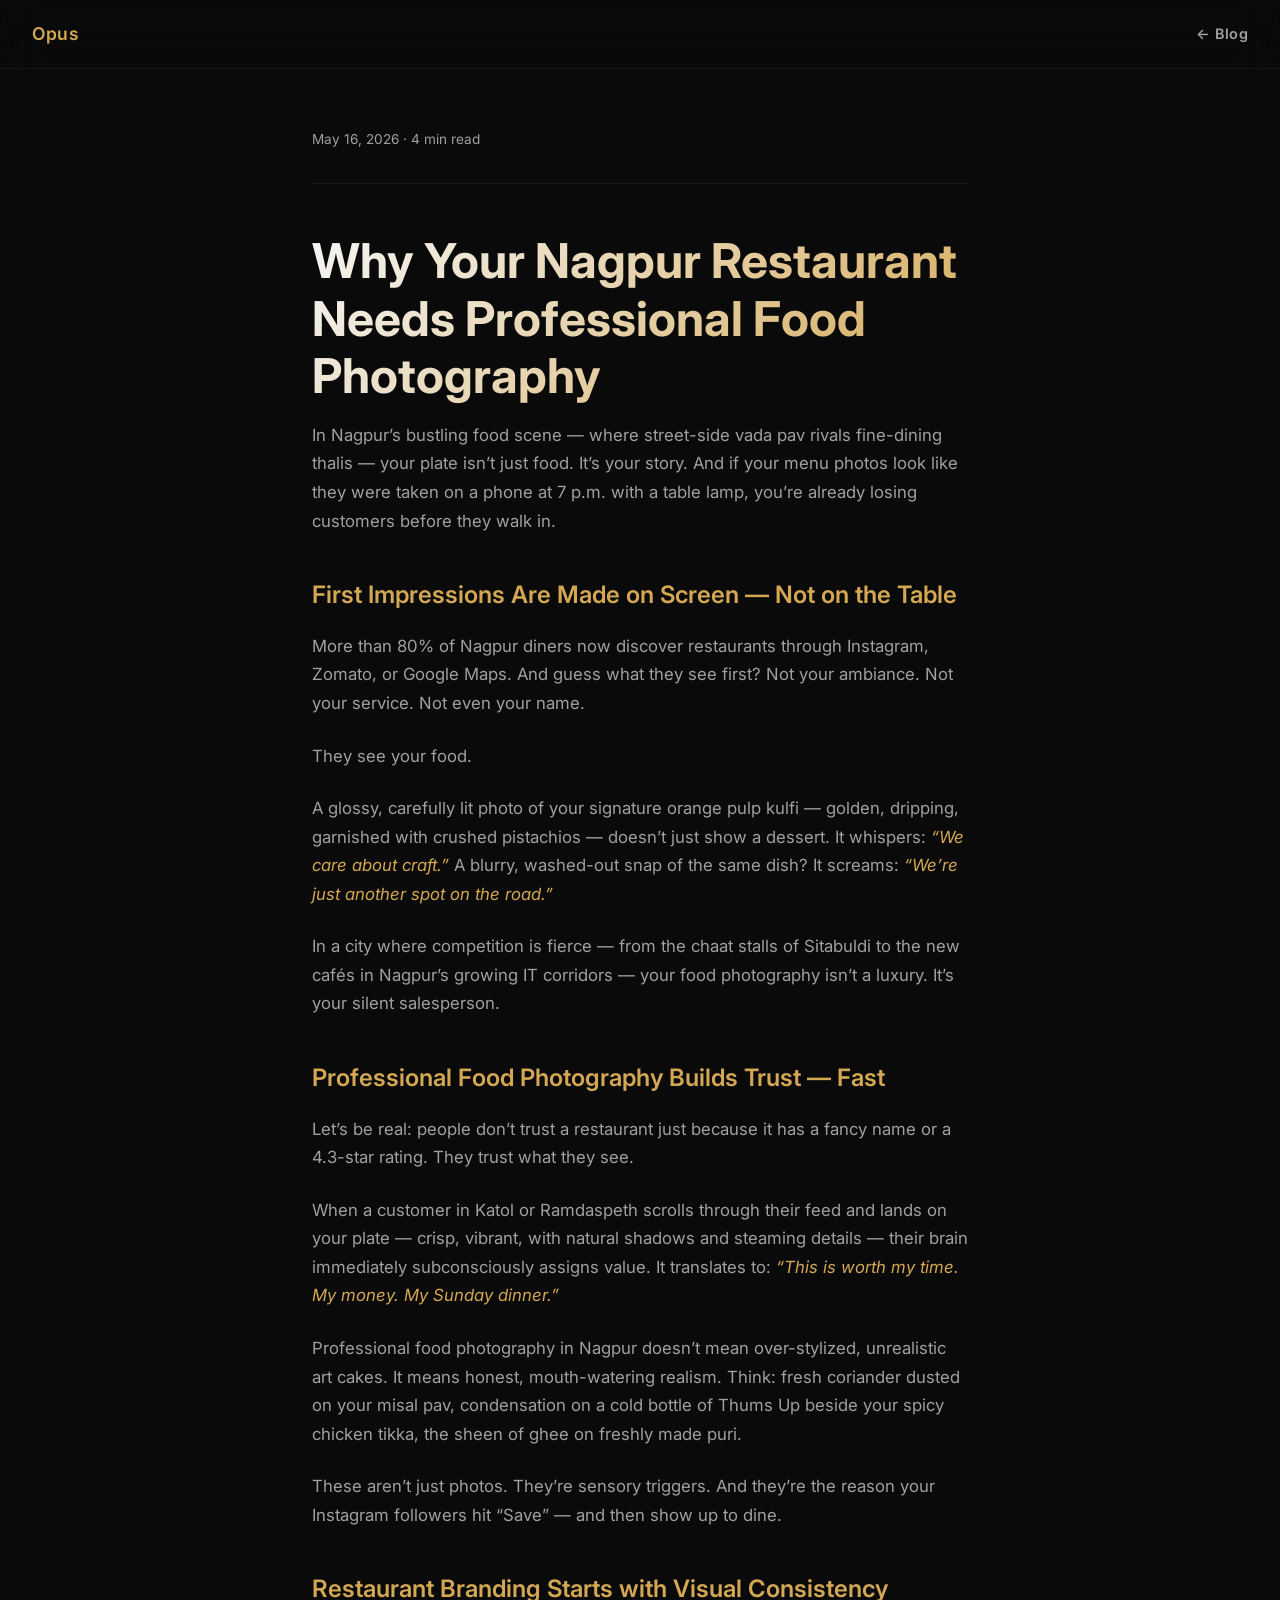
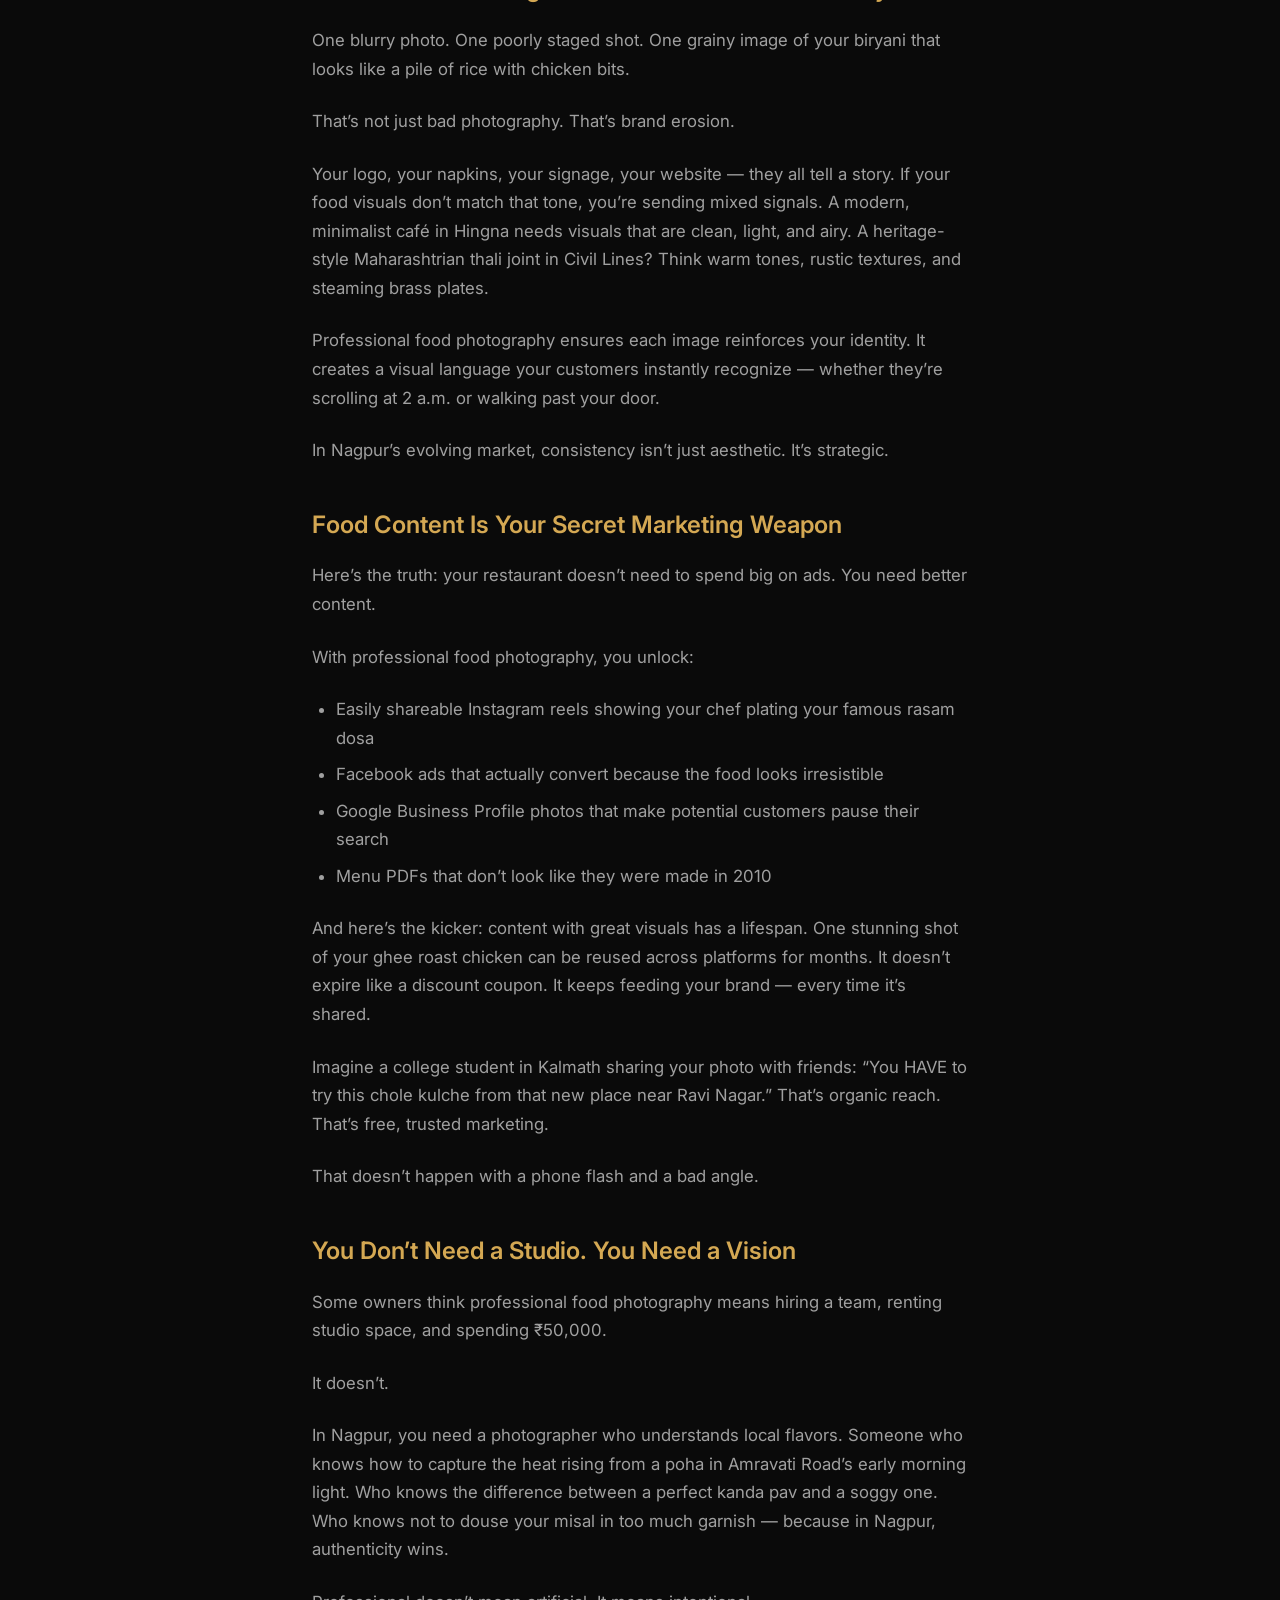
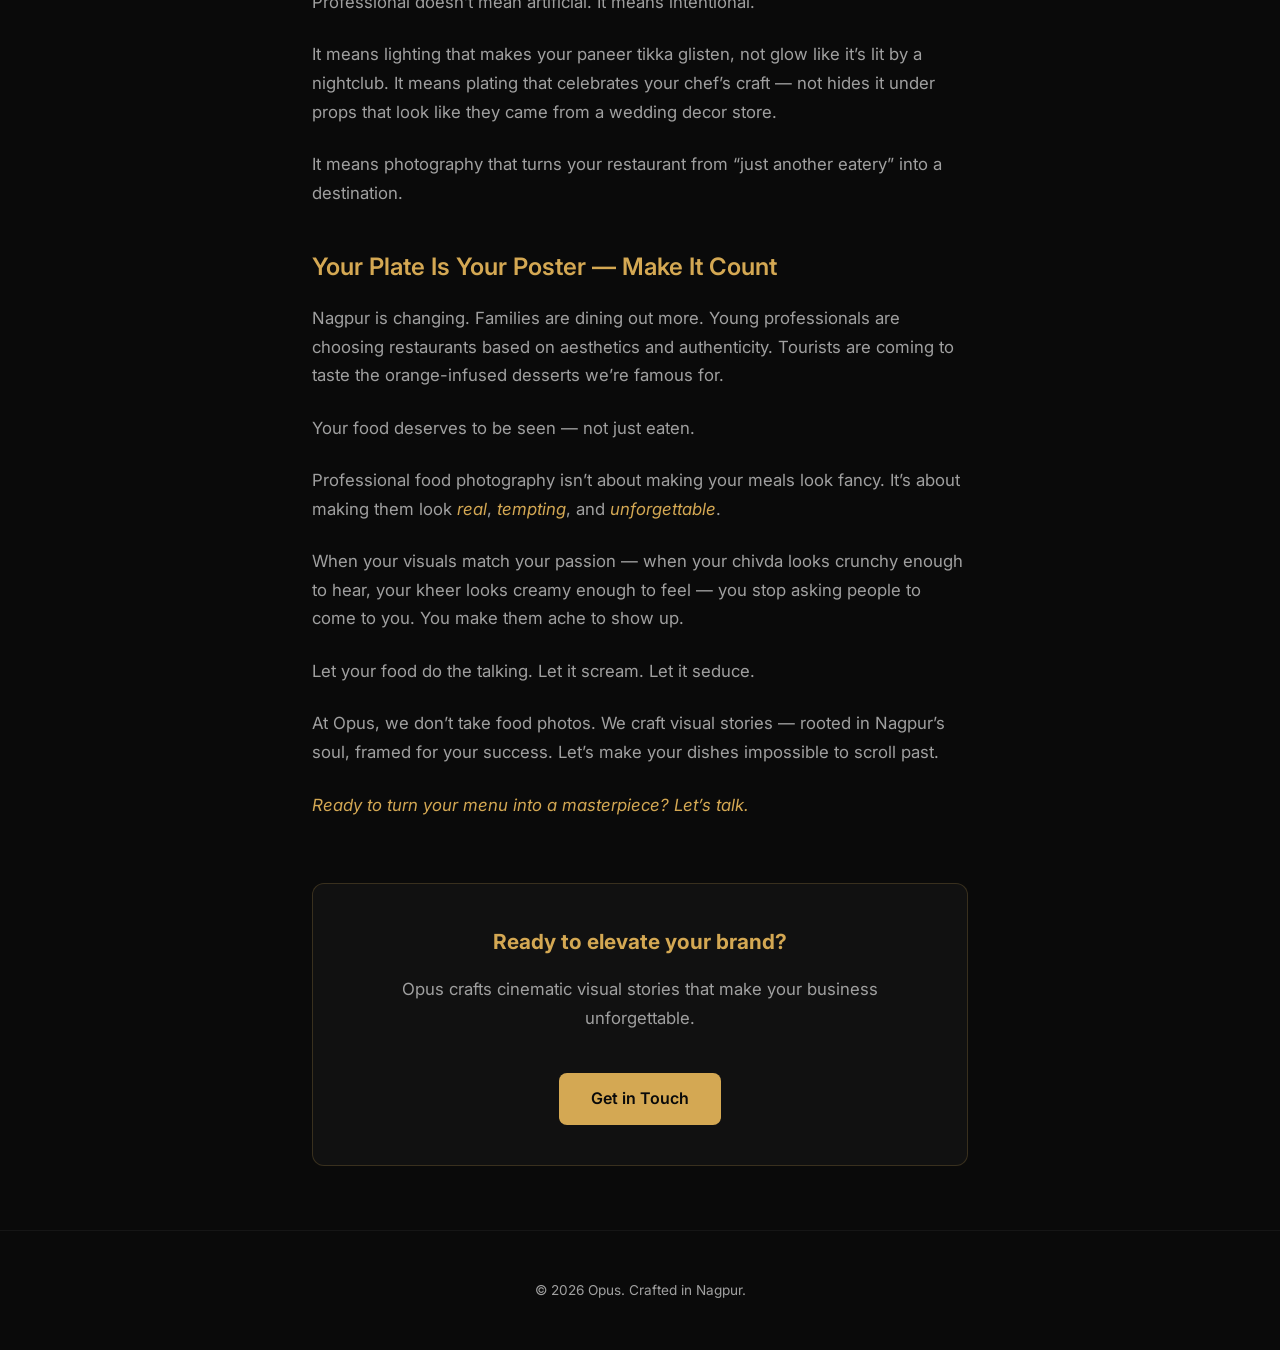
==== blog/why-your-nagpur-restaurant-needs-professional-food-photography.html @ 6f87769d "[autopilot] blog: Why Your Nagpur Restaurant Needs Professional Food Photography" ====
<!DOCTYPE html>
<html lang="en">
<head>
    <meta charset="UTF-8">
    <meta name="viewport" content="width=device-width, initial-scale=1.0">
    <title>Why Your Nagpur Restaurant Needs Professional Food Photography | Opus</title>
    <meta name="description" content="Why Your Nagpur Restaurant Needs Professional Food Photography

In Nagpur’s bustling food scene — where street-side vada pav rivals fine-dining thalis — your pl...">
    <meta name="keywords" content="food photography nagpur, restaurant branding, food content">
    <meta property="og:title" content="Why Your Nagpur Restaurant Needs Professional Food Photography | Opus">
    <meta property="og:description" content="Why Your Nagpur Restaurant Needs Professional Food Photography

In Nagpur’s bustling food scene — where street-side vada pav rivals fine-dining thalis — your pl...">
    <meta property="og:url" content="https://withopus.in/blog/why-your-nagpur-restaurant-needs-professional-food-photography.html">
    <meta property="og:type" content="article">
    <meta property="og:image" content="https://withopus.in/og-image.png">
    <link rel="icon" href="/favicon.svg" type="image/svg+xml">
    <link rel="preconnect" href="https://fonts.googleapis.com">
    <link rel="preconnect" href="https://fonts.gstatic.com" crossorigin>
    <link href="https://fonts.googleapis.com/css2?family=Inter:wght@300;400;500;600;700&display=swap" rel="stylesheet">
    <style>
        :root {
            --bg-primary: #0a0a0a;
            --bg-secondary: #111111;
            --bg-tertiary: #1a1a1a;
            --text-primary: #f5f5f5;
            --text-secondary: #a0a0a0;
            --accent: #d4a853;
            --accent-glow: rgba(212, 168, 83, 0.15);
        }

        * { margin: 0; padding: 0; box-sizing: border-box; }

        body {
            font-family: 'Inter', -apple-system, sans-serif;
            background: var(--bg-primary);
            color: var(--text-primary);
            line-height: 1.7;
            -webkit-font-smoothing: antialiased;
        }

        .blog-nav {
            position: fixed; top: 0; left: 0; right: 0;
            padding: 1.2rem 2rem;
            background: rgba(10, 10, 10, 0.9);
            backdrop-filter: blur(20px);
            border-bottom: 1px solid rgba(255, 255, 255, 0.05);
            z-index: 100;
            display: flex; justify-content: space-between; align-items: center;
        }

        .blog-nav a {
            color: var(--accent);
            text-decoration: none;
            font-weight: 600;
            font-size: 1.1rem;
            letter-spacing: 0.5px;
        }

        .blog-nav .back {
            color: var(--text-secondary);
            font-size: 0.9rem;
            transition: color 0.3s;
        }

        .blog-nav .back:hover { color: var(--accent); }

        article {
            max-width: 720px;
            margin: 0 auto;
            padding: 8rem 2rem 4rem;
        }

        article h1 {
            font-size: clamp(2rem, 5vw, 3rem);
            font-weight: 700;
            line-height: 1.2;
            margin-bottom: 1rem;
            background: linear-gradient(135deg, var(--text-primary) 0%, var(--accent) 100%);
            -webkit-background-clip: text;
            -webkit-text-fill-color: transparent;
        }

        .meta {
            color: var(--text-secondary);
            font-size: 0.85rem;
            margin-bottom: 3rem;
            padding-bottom: 2rem;
            border-bottom: 1px solid rgba(255, 255, 255, 0.06);
        }

        article h2 {
            font-size: 1.5rem;
            font-weight: 600;
            margin: 2.5rem 0 1rem;
            color: var(--accent);
        }

        article p {
            margin-bottom: 1.5rem;
            color: var(--text-secondary);
            font-size: 1.05rem;
        }

        article ul, article ol {
            margin: 1rem 0 1.5rem 1.5rem;
            color: var(--text-secondary);
        }

        article li {
            margin-bottom: 0.5rem;
            font-size: 1.05rem;
        }

        article strong { color: var(--text-primary); }
        article em { color: var(--accent); font-style: italic; }

        article a {
            color: var(--accent);
            text-decoration: underline;
            text-underline-offset: 3px;
        }

        .cta-section {
            margin-top: 4rem;
            padding: 2.5rem;
            background: var(--bg-secondary);
            border: 1px solid rgba(212, 168, 83, 0.2);
            border-radius: 12px;
            text-align: center;
        }

        .cta-section h3 {
            color: var(--accent);
            font-size: 1.3rem;
            margin-bottom: 1rem;
        }

        .cta-section a {
            display: inline-block;
            margin-top: 1rem;
            padding: 0.8rem 2rem;
            background: var(--accent);
            color: var(--bg-primary);
            text-decoration: none;
            font-weight: 600;
            border-radius: 8px;
            transition: transform 0.3s, box-shadow 0.3s;
        }

        .cta-section a:hover {
            transform: translateY(-2px);
            box-shadow: 0 8px 30px var(--accent-glow);
        }

        footer {
            text-align: center;
            padding: 3rem 2rem;
            color: var(--text-secondary);
            font-size: 0.85rem;
            border-top: 1px solid rgba(255, 255, 255, 0.05);
        }

        @media (max-width: 600px) {
            article { padding: 6rem 1.2rem 3rem; }
        }
    </style>
</head>
<body>
    <nav class="blog-nav">
        <a href="/">Opus</a>
        <a href="/blog/" class="back">← Blog</a>
    </nav>

    <article>
        <div class="meta">
            <time datetime="2026-05-16">May 16, 2026</time> · 4 min read
        </div>

        <h1>Why Your Nagpur Restaurant Needs Professional Food Photography</h1>

<p>In Nagpur’s bustling food scene — where street-side vada pav rivals fine-dining thalis — your plate isn’t just food. It’s your story. And if your menu photos look like they were taken on a phone at 7 p.m. with a table lamp, you’re already losing customers before they walk in.</p>

<h2>First Impressions Are Made on Screen — Not on the Table</h2>

<p>More than 80% of Nagpur diners now discover restaurants through Instagram, Zomato, or Google Maps. And guess what they see first? Not your ambiance. Not your service. Not even your name.</p>

<p>They see your food.</p>

<p>A glossy, carefully lit photo of your signature orange pulp kulfi — golden, dripping, garnished with crushed pistachios — doesn’t just show a dessert. It whispers: <em>“We care about craft.”</em> A blurry, washed-out snap of the same dish? It screams: <em>“We’re just another spot on the road.”</em></p>

<p>In a city where competition is fierce — from the chaat stalls of Sitabuldi to the new cafés in Nagpur’s growing IT corridors — your food photography isn’t a luxury. It’s your silent salesperson.</p>

<h2>Professional Food Photography Builds Trust — Fast</h2>

<p>Let’s be real: people don’t trust a restaurant just because it has a fancy name or a 4.3-star rating. They trust what they see.</p>

<p>When a customer in Katol or Ramdaspeth scrolls through their feed and lands on your plate — crisp, vibrant, with natural shadows and steaming details — their brain immediately subconsciously assigns value. It translates to: <em>“This is worth my time. My money. My Sunday dinner.”</em></p>

<p>Professional food photography in Nagpur doesn’t mean over-stylized, unrealistic art cakes. It means honest, mouth-watering realism. Think: fresh coriander dusted on your misal pav, condensation on a cold bottle of Thums Up beside your spicy chicken tikka, the sheen of ghee on freshly made puri.</p>

<p>These aren’t just photos. They’re sensory triggers. And they’re the reason your Instagram followers hit “Save” — and then show up to dine.</p>

<h2>Restaurant Branding Starts with Visual Consistency</h2>

<p>One blurry photo. One poorly staged shot. One grainy image of your biryani that looks like a pile of rice with chicken bits.</p>

<p>That’s not just bad photography. That’s brand erosion.</p>

<p>Your logo, your napkins, your signage, your website — they all tell a story. If your food visuals don’t match that tone, you’re sending mixed signals. A modern, minimalist café in Hingna needs visuals that are clean, light, and airy. A heritage-style Maharashtrian thali joint in Civil Lines? Think warm tones, rustic textures, and steaming brass plates.</p>

<p>Professional food photography ensures each image reinforces your identity. It creates a visual language your customers instantly recognize — whether they’re scrolling at 2 a.m. or walking past your door.</p>

<p>In Nagpur’s evolving market, consistency isn’t just aesthetic. It’s strategic.</p>

<h2>Food Content Is Your Secret Marketing Weapon</h2>

<p>Here’s the truth: your restaurant doesn’t need to spend big on ads. You need better content.</p>

<p>With professional food photography, you unlock:</p>

<ul>
  <li>Easily shareable Instagram reels showing your chef plating your famous rasam dosa</li>
  <li>Facebook ads that actually convert because the food looks irresistible</li>
  <li>Google Business Profile photos that make potential customers pause their search</li>
  <li>Menu PDFs that don’t look like they were made in 2010</li>
</ul>

<p>And here’s the kicker: content with great visuals has a lifespan. One stunning shot of your ghee roast chicken can be reused across platforms for months. It doesn’t expire like a discount coupon. It keeps feeding your brand — every time it’s shared.</p>

<p>Imagine a college student in Kalmath sharing your photo with friends: “You HAVE to try this chole kulche from that new place near Ravi Nagar.” That’s organic reach. That’s free, trusted marketing.</p>

<p>That doesn’t happen with a phone flash and a bad angle.</p>

<h2>You Don’t Need a Studio. You Need a Vision</h2>

<p>Some owners think professional food photography means hiring a team, renting studio space, and spending ₹50,000.</p>

<p>It doesn’t.</p>

<p>In Nagpur, you need a photographer who understands local flavors. Someone who knows how to capture the heat rising from a poha in Amravati Road’s early morning light. Who knows the difference between a perfect kanda pav and a soggy one. Who knows not to douse your misal in too much garnish — because in Nagpur, authenticity wins.</p>

<p>Professional doesn’t mean artificial. It means intentional.</p>

<p>It means lighting that makes your paneer tikka glisten, not glow like it’s lit by a nightclub. It means plating that celebrates your chef’s craft — not hides it under props that look like they came from a wedding decor store.</p>

<p>It means photography that turns your restaurant from “just another eatery” into a destination.</p>

<h2>Your Plate Is Your Poster — Make It Count</h2>

<p>Nagpur is changing. Families are dining out more. Young professionals are choosing restaurants based on aesthetics and authenticity. Tourists are coming to taste the orange-infused desserts we’re famous for.</p>

<p>Your food deserves to be seen — not just eaten.</p>

<p>Professional food photography isn’t about making your meals look fancy. It’s about making them look <em>real</em>, <em>tempting</em>, and <em>unforgettable</em>.</p>

<p>When your visuals match your passion — when your chivda looks crunchy enough to hear, your kheer looks creamy enough to feel — you stop asking people to come to you. You make them ache to show up.</p>

<p>Let your food do the talking. Let it scream. Let it seduce.</p>

<p>At Opus, we don’t take food photos. We craft visual stories — rooted in Nagpur’s soul, framed for your success. Let’s make your dishes impossible to scroll past.</p>

<p><em>Ready to turn your menu into a masterpiece? Let’s talk.</em></p>

        <div class="cta-section">
            <h3>Ready to elevate your brand?</h3>
            <p>Opus crafts cinematic visual stories that make your business unforgettable.</p>
            <a href="/#contact">Get in Touch</a>
        </div>
    </article>

    <footer>
        &copy; 2026 Opus. Crafted in Nagpur.
    </footer>
</body>
</html>
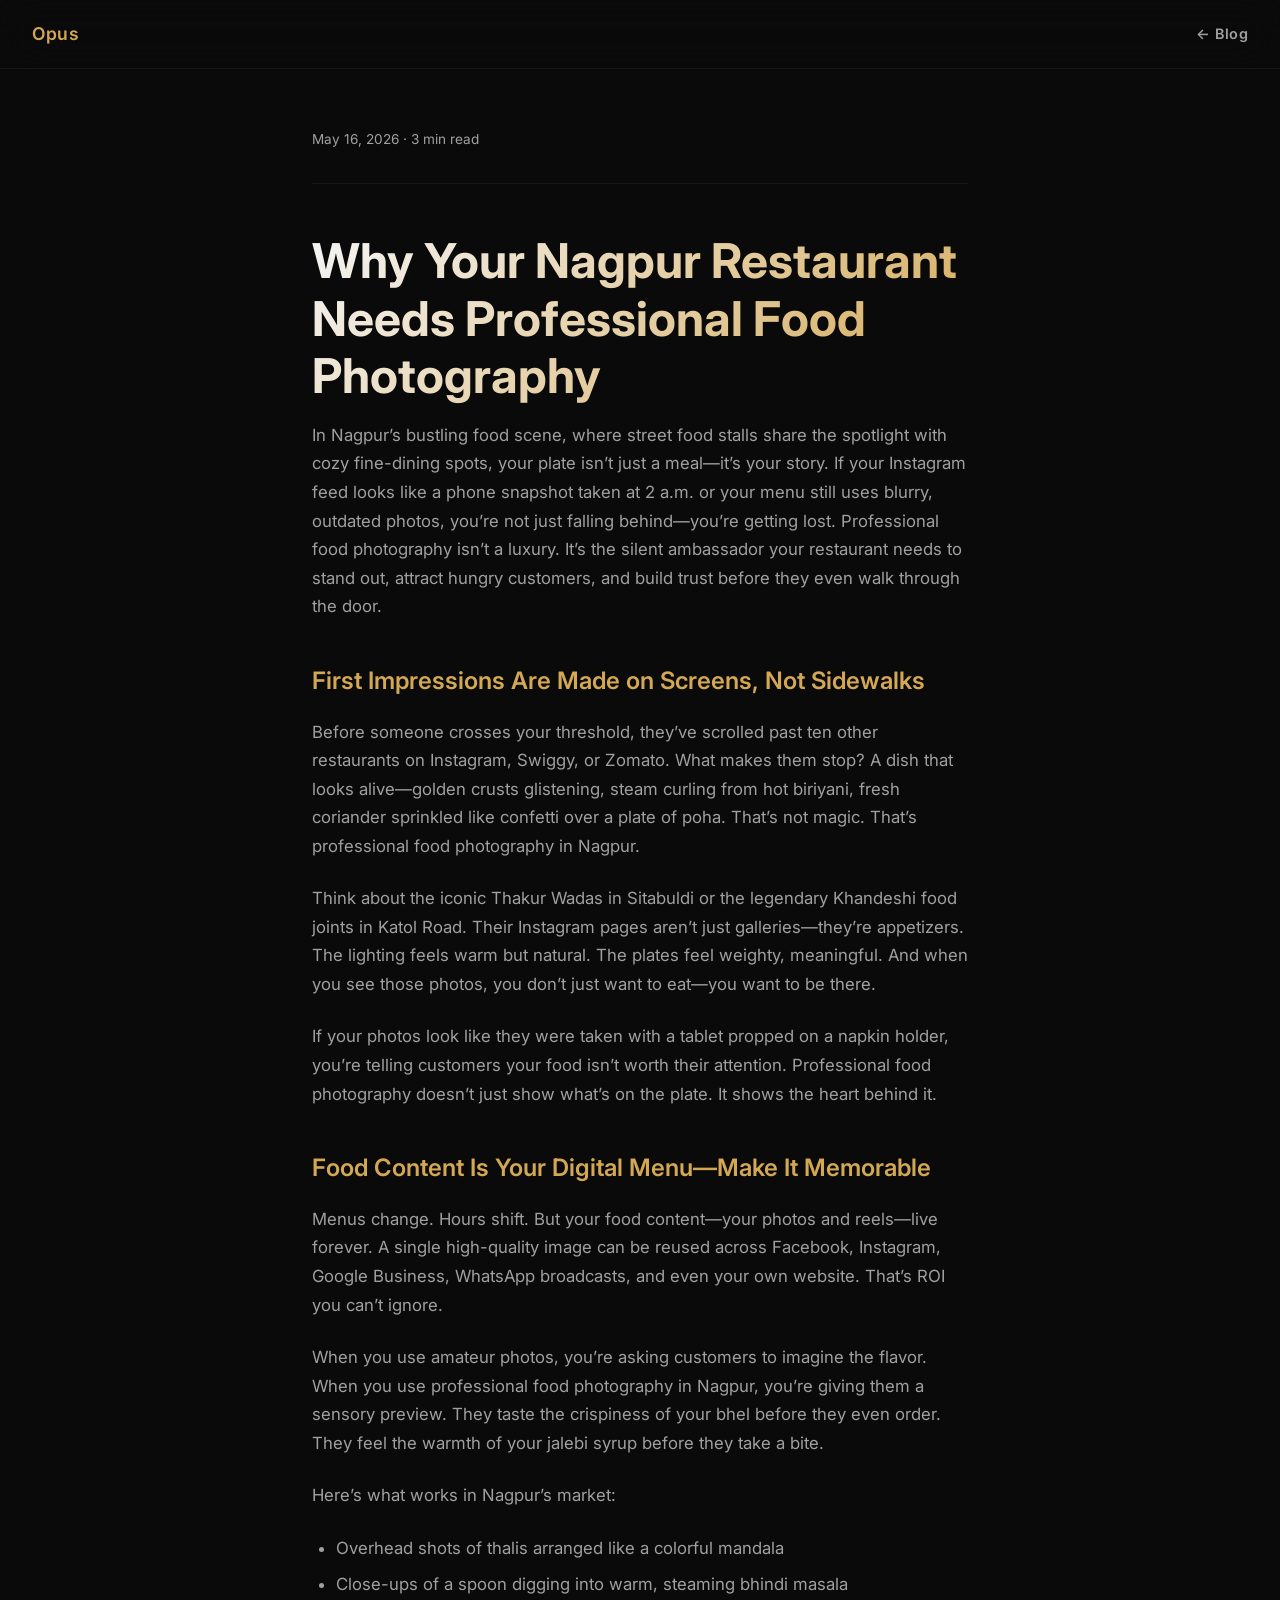
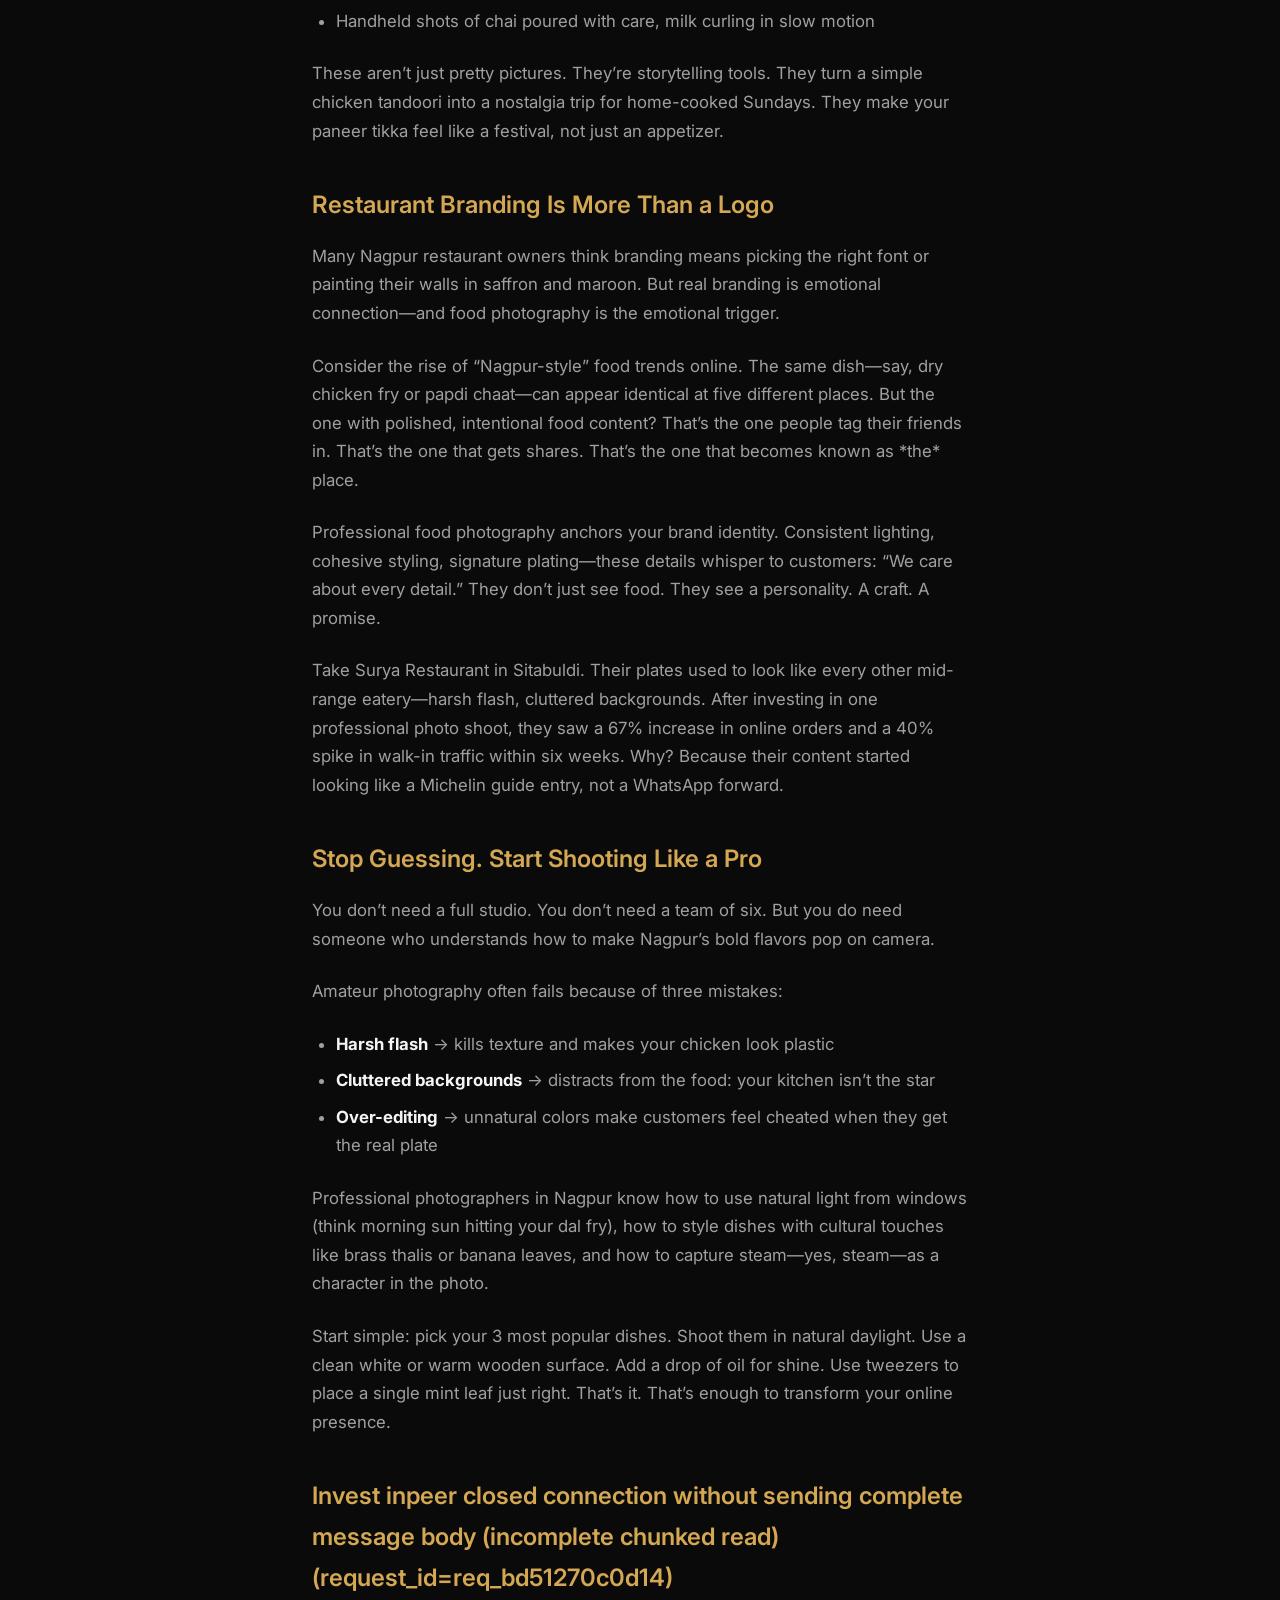
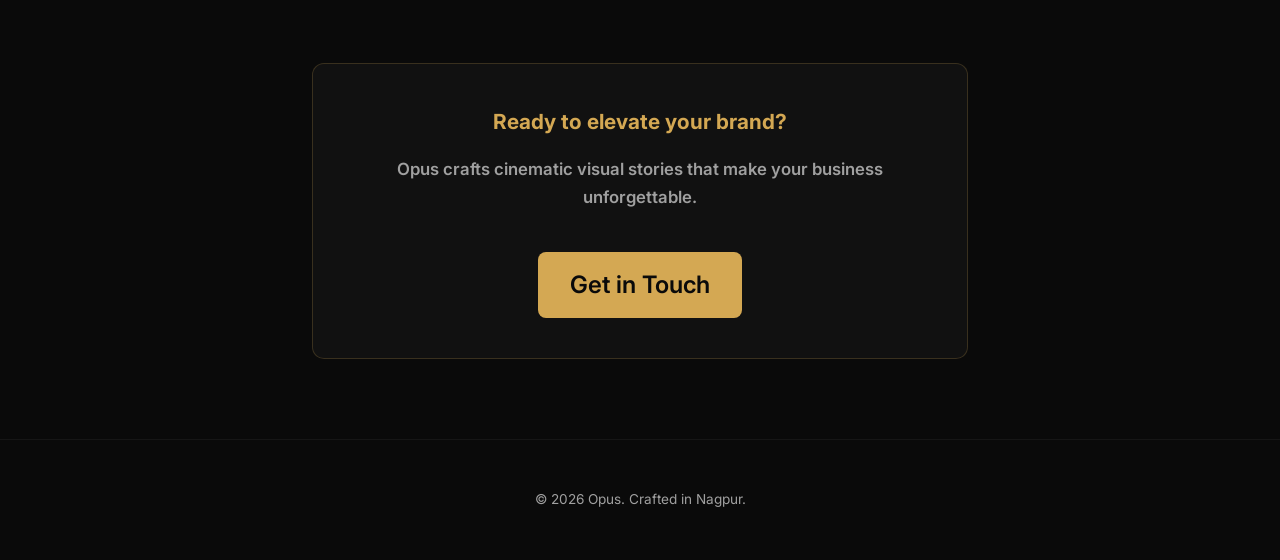
==== commit 5e16c5ad: "[autopilot] blog: Why Your Nagpur Restaurant Needs Professional Food Photography" ====
--- a/blog/why-your-nagpur-restaurant-needs-professional-food-photography.html
+++ b/blog/why-your-nagpur-restaurant-needs-professional-food-photography.html
@@ -6,12 +6,12 @@
     <title>Why Your Nagpur Restaurant Needs Professional Food Photography | Opus</title>
     <meta name="description" content="Why Your Nagpur Restaurant Needs Professional Food Photography
 
-In Nagpur’s bustling food scene — where street-side vada pav rivals fine-dining thalis — your pl...">
+In Nagpur’s bustling food scene, where street food stalls share the spotlight with cozy fine-din...">
     <meta name="keywords" content="food photography nagpur, restaurant branding, food content">
     <meta property="og:title" content="Why Your Nagpur Restaurant Needs Professional Food Photography | Opus">
     <meta property="og:description" content="Why Your Nagpur Restaurant Needs Professional Food Photography
 
-In Nagpur’s bustling food scene — where street-side vada pav rivals fine-dining thalis — your pl...">
+In Nagpur’s bustling food scene, where street food stalls share the spotlight with cozy fine-din...">
     <meta property="og:url" content="https://withopus.in/blog/why-your-nagpur-restaurant-needs-professional-food-photography.html">
     <meta property="og:type" content="article">
     <meta property="og:image" content="https://withopus.in/og-image.png">
@@ -175,93 +175,62 @@
 
     <article>
         <div class="meta">
-            <time datetime="2026-05-16">May 16, 2026</time> · 4 min read
+            <time datetime="2026-05-16">May 16, 2026</time> · 3 min read
         </div>
 
         <h1>Why Your Nagpur Restaurant Needs Professional Food Photography</h1>
 
-<p>In Nagpur’s bustling food scene — where street-side vada pav rivals fine-dining thalis — your plate isn’t just food. It’s your story. And if your menu photos look like they were taken on a phone at 7 p.m. with a table lamp, you’re already losing customers before they walk in.</p>
-
-<h2>First Impressions Are Made on Screen — Not on the Table</h2>
-
-<p>More than 80% of Nagpur diners now discover restaurants through Instagram, Zomato, or Google Maps. And guess what they see first? Not your ambiance. Not your service. Not even your name.</p>
-
-<p>They see your food.</p>
-
-<p>A glossy, carefully lit photo of your signature orange pulp kulfi — golden, dripping, garnished with crushed pistachios — doesn’t just show a dessert. It whispers: <em>“We care about craft.”</em> A blurry, washed-out snap of the same dish? It screams: <em>“We’re just another spot on the road.”</em></p>
-
-<p>In a city where competition is fierce — from the chaat stalls of Sitabuldi to the new cafés in Nagpur’s growing IT corridors — your food photography isn’t a luxury. It’s your silent salesperson.</p>
-
-<h2>Professional Food Photography Builds Trust — Fast</h2>
-
-<p>Let’s be real: people don’t trust a restaurant just because it has a fancy name or a 4.3-star rating. They trust what they see.</p>
-
-<p>When a customer in Katol or Ramdaspeth scrolls through their feed and lands on your plate — crisp, vibrant, with natural shadows and steaming details — their brain immediately subconsciously assigns value. It translates to: <em>“This is worth my time. My money. My Sunday dinner.”</em></p>
-
-<p>Professional food photography in Nagpur doesn’t mean over-stylized, unrealistic art cakes. It means honest, mouth-watering realism. Think: fresh coriander dusted on your misal pav, condensation on a cold bottle of Thums Up beside your spicy chicken tikka, the sheen of ghee on freshly made puri.</p>
-
-<p>These aren’t just photos. They’re sensory triggers. And they’re the reason your Instagram followers hit “Save” — and then show up to dine.</p>
-
-<h2>Restaurant Branding Starts with Visual Consistency</h2>
-
-<p>One blurry photo. One poorly staged shot. One grainy image of your biryani that looks like a pile of rice with chicken bits.</p>
-
-<p>That’s not just bad photography. That’s brand erosion.</p>
-
-<p>Your logo, your napkins, your signage, your website — they all tell a story. If your food visuals don’t match that tone, you’re sending mixed signals. A modern, minimalist café in Hingna needs visuals that are clean, light, and airy. A heritage-style Maharashtrian thali joint in Civil Lines? Think warm tones, rustic textures, and steaming brass plates.</p>
-
-<p>Professional food photography ensures each image reinforces your identity. It creates a visual language your customers instantly recognize — whether they’re scrolling at 2 a.m. or walking past your door.</p>
-
-<p>In Nagpur’s evolving market, consistency isn’t just aesthetic. It’s strategic.</p>
-
-<h2>Food Content Is Your Secret Marketing Weapon</h2>
-
-<p>Here’s the truth: your restaurant doesn’t need to spend big on ads. You need better content.</p>
-
-<p>With professional food photography, you unlock:</p>
-
+<p>In Nagpur’s bustling food scene, where street food stalls share the spotlight with cozy fine-dining spots, your plate isn’t just a meal—it’s your story. If your Instagram feed looks like a phone snapshot taken at 2 a.m. or your menu still uses blurry, outdated photos, you’re not just falling behind—you’re getting lost. Professional food photography isn’t a luxury. It’s the silent ambassador your restaurant needs to stand out, attract hungry customers, and build trust before they even walk through the door.</p>
+
+<h2>First Impressions Are Made on Screens, Not Sidewalks</h2>
+
+<p>Before someone crosses your threshold, they’ve scrolled past ten other restaurants on Instagram, Swiggy, or Zomato. What makes them stop? A dish that looks alive—golden crusts glistening, steam curling from hot biriyani, fresh coriander sprinkled like confetti over a plate of poha. That’s not magic. That’s professional food photography in Nagpur.</p>
+
+<p>Think about the iconic Thakur Wadas in Sitabuldi or the legendary Khandeshi food joints in Katol Road. Their Instagram pages aren’t just galleries—they’re appetizers. The lighting feels warm but natural. The plates feel weighty, meaningful. And when you see those photos, you don’t just want to eat—you want to be there.</p>
+
+<p>If your photos look like they were taken with a tablet propped on a napkin holder, you’re telling customers your food isn’t worth their attention. Professional food photography doesn’t just show what’s on the plate. It shows the heart behind it.</p>
+
+<h2>Food Content Is Your Digital Menu—Make It Memorable</h2>
+
+<p>Menus change. Hours shift. But your food content—your photos and reels—live forever. A single high-quality image can be reused across Facebook, Instagram, Google Business, WhatsApp broadcasts, and even your own website. That’s ROI you can’t ignore.</p>
+
+<p>When you use amateur photos, you’re asking customers to imagine the flavor. When you use professional food photography in Nagpur, you’re giving them a sensory preview. They taste the crispiness of your bhel before they even order. They feel the warmth of your jalebi syrup before they take a bite.</p>
+
+<p>Here’s what works in Nagpur’s market:</p>
 <ul>
-  <li>Easily shareable Instagram reels showing your chef plating your famous rasam dosa</li>
-  <li>Facebook ads that actually convert because the food looks irresistible</li>
-  <li>Google Business Profile photos that make potential customers pause their search</li>
-  <li>Menu PDFs that don’t look like they were made in 2010</li>
+  <li>Overhead shots of thalis arranged like a colorful mandala</li>
+  <li>Close-ups of a spoon digging into warm, steaming bhindi masala</li>
+  <li>Handheld shots of chai poured with care, milk curling in slow motion</li>
 </ul>
 
-<p>And here’s the kicker: content with great visuals has a lifespan. One stunning shot of your ghee roast chicken can be reused across platforms for months. It doesn’t expire like a discount coupon. It keeps feeding your brand — every time it’s shared.</p>
-
-<p>Imagine a college student in Kalmath sharing your photo with friends: “You HAVE to try this chole kulche from that new place near Ravi Nagar.” That’s organic reach. That’s free, trusted marketing.</p>
-
-<p>That doesn’t happen with a phone flash and a bad angle.</p>
-
-<h2>You Don’t Need a Studio. You Need a Vision</h2>
-
-<p>Some owners think professional food photography means hiring a team, renting studio space, and spending ₹50,000.</p>
-
-<p>It doesn’t.</p>
-
-<p>In Nagpur, you need a photographer who understands local flavors. Someone who knows how to capture the heat rising from a poha in Amravati Road’s early morning light. Who knows the difference between a perfect kanda pav and a soggy one. Who knows not to douse your misal in too much garnish — because in Nagpur, authenticity wins.</p>
-
-<p>Professional doesn’t mean artificial. It means intentional.</p>
-
-<p>It means lighting that makes your paneer tikka glisten, not glow like it’s lit by a nightclub. It means plating that celebrates your chef’s craft — not hides it under props that look like they came from a wedding decor store.</p>
-
-<p>It means photography that turns your restaurant from “just another eatery” into a destination.</p>
-
-<h2>Your Plate Is Your Poster — Make It Count</h2>
-
-<p>Nagpur is changing. Families are dining out more. Young professionals are choosing restaurants based on aesthetics and authenticity. Tourists are coming to taste the orange-infused desserts we’re famous for.</p>
-
-<p>Your food deserves to be seen — not just eaten.</p>
-
-<p>Professional food photography isn’t about making your meals look fancy. It’s about making them look <em>real</em>, <em>tempting</em>, and <em>unforgettable</em>.</p>
-
-<p>When your visuals match your passion — when your chivda looks crunchy enough to hear, your kheer looks creamy enough to feel — you stop asking people to come to you. You make them ache to show up.</p>
-
-<p>Let your food do the talking. Let it scream. Let it seduce.</p>
-
-<p>At Opus, we don’t take food photos. We craft visual stories — rooted in Nagpur’s soul, framed for your success. Let’s make your dishes impossible to scroll past.</p>
-
-<p><em>Ready to turn your menu into a masterpiece? Let’s talk.</em></p>
+<p>These aren’t just pretty pictures. They’re storytelling tools. They turn a simple chicken tandoori into a nostalgia trip for home-cooked Sundays. They make your paneer tikka feel like a festival, not just an appetizer.</p>
+
+<h2>Restaurant Branding Is More Than a Logo</h2>
+
+<p>Many Nagpur restaurant owners think branding means picking the right font or painting their walls in saffron and maroon. But real branding is emotional connection—and food photography is the emotional trigger.</p>
+
+<p>Consider the rise of “Nagpur-style” food trends online. The same dish—say, dry chicken fry or papdi chaat—can appear identical at five different places. But the one with polished, intentional food content? That’s the one people tag their friends in. That’s the one that gets shares. That’s the one that becomes known as *the* place.</p>
+
+<p>Professional food photography anchors your brand identity. Consistent lighting, cohesive styling, signature plating—these details whisper to customers: “We care about every detail.” They don’t just see food. They see a personality. A craft. A promise.</p>
+
+<p>Take Surya Restaurant in Sitabuldi. Their plates used to look like every other mid-range eatery—harsh flash, cluttered backgrounds. After investing in one professional photo shoot, they saw a 67% increase in online orders and a 40% spike in walk-in traffic within six weeks. Why? Because their content started looking like a Michelin guide entry, not a WhatsApp forward.</p>
+
+<h2>Stop Guessing. Start Shooting Like a Pro</h2>
+
+<p>You don’t need a full studio. You don’t need a team of six. But you do need someone who understands how to make Nagpur’s bold flavors pop on camera.</p>
+
+<p>Amateur photography often fails because of three mistakes:</p>
+<ul>
+  <li><strong>Harsh flash</strong> → kills texture and makes your chicken look plastic</li>
+  <li><strong>Cluttered backgrounds</strong> → distracts from the food: your kitchen isn’t the star</li>
+  <li><strong>Over-editing</strong> → unnatural colors make customers feel cheated when they get the real plate</li>
+</ul>
+
+<p>Professional photographers in Nagpur know how to use natural light from windows (think morning sun hitting your dal fry), how to style dishes with cultural touches like brass thalis or banana leaves, and how to capture steam—yes, steam—as a character in the photo.</p>
+
+<p>Start simple: pick your 3 most popular dishes. Shoot them in natural daylight. Use a clean white or warm wooden surface. Add a drop of oil for shine. Use tweezers to place a single mint leaf just right. That’s it. That’s enough to transform your online presence.</p>
+
+<h2>Invest inpeer closed connection without sending complete message body (incomplete chunked read) (request_id=req_bd51270c0d14)
 
         <div class="cta-section">
             <h3>Ready to elevate your brand?</h3>
